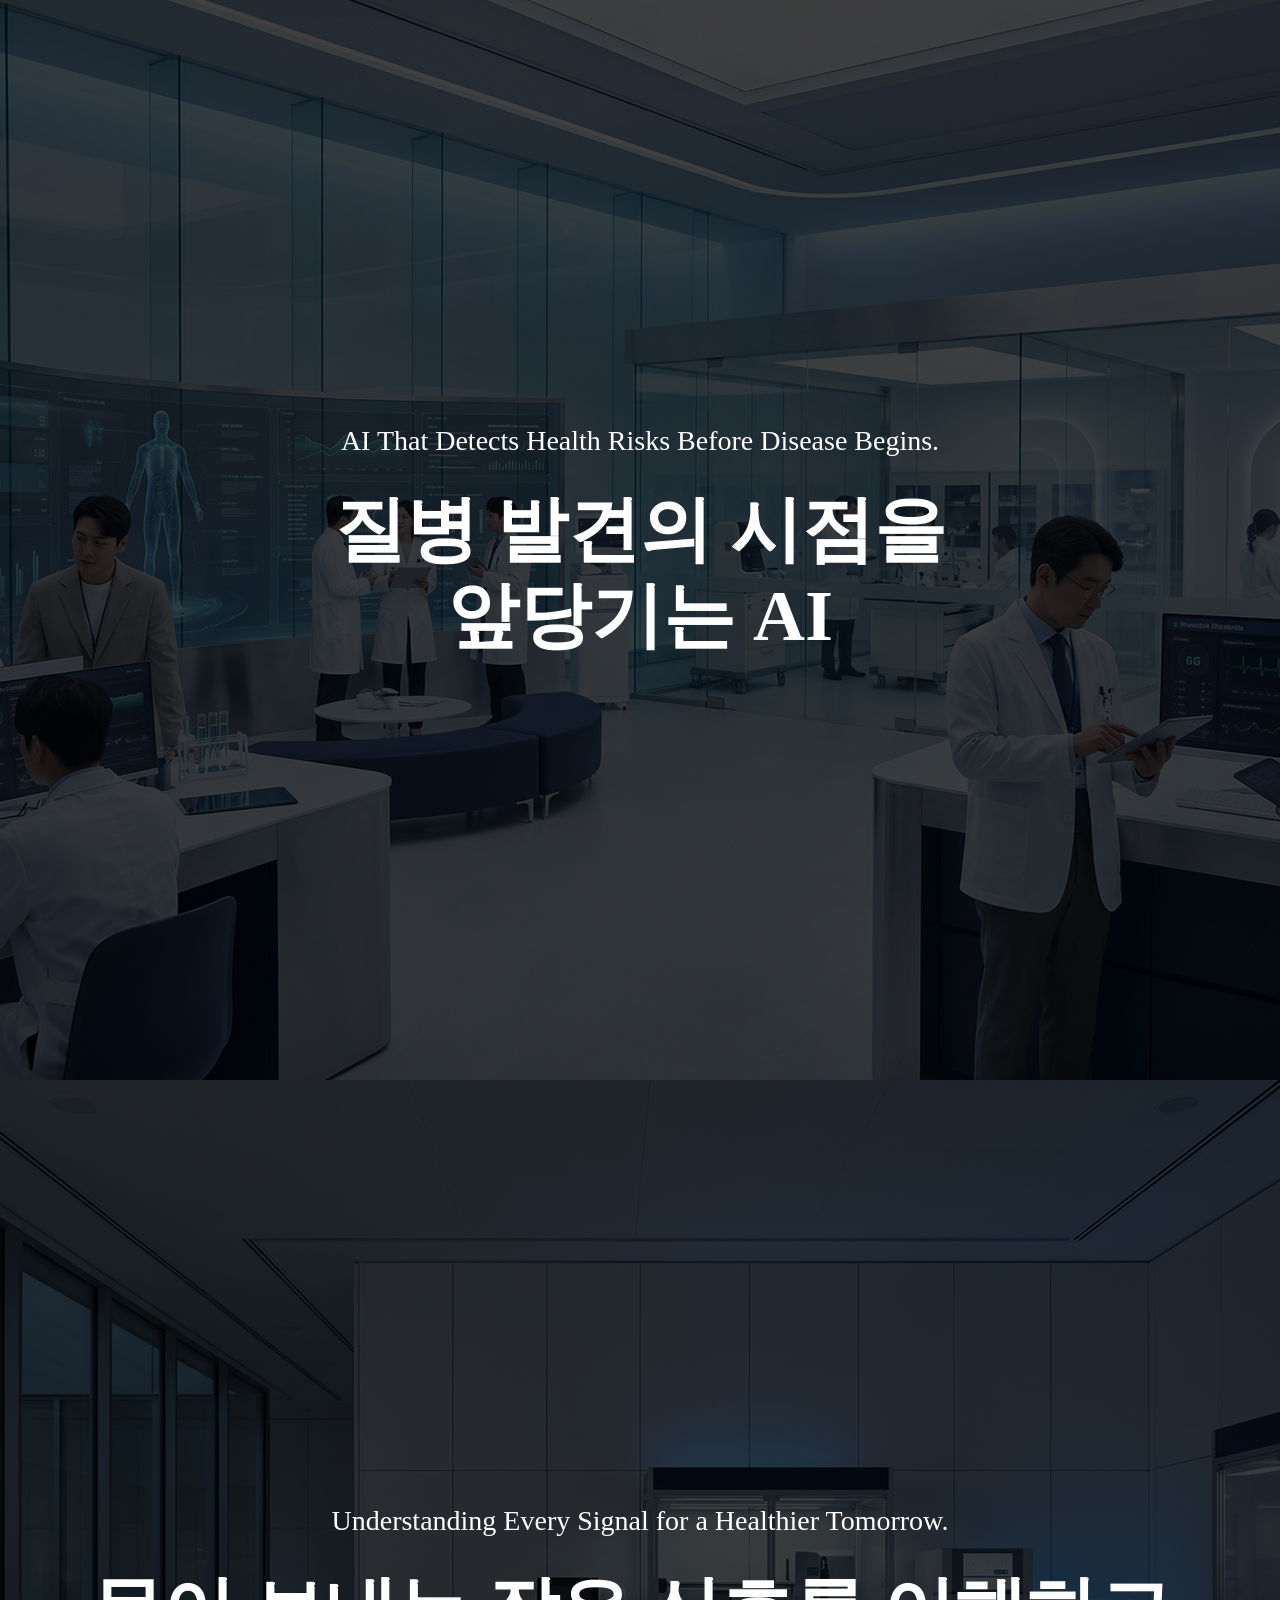
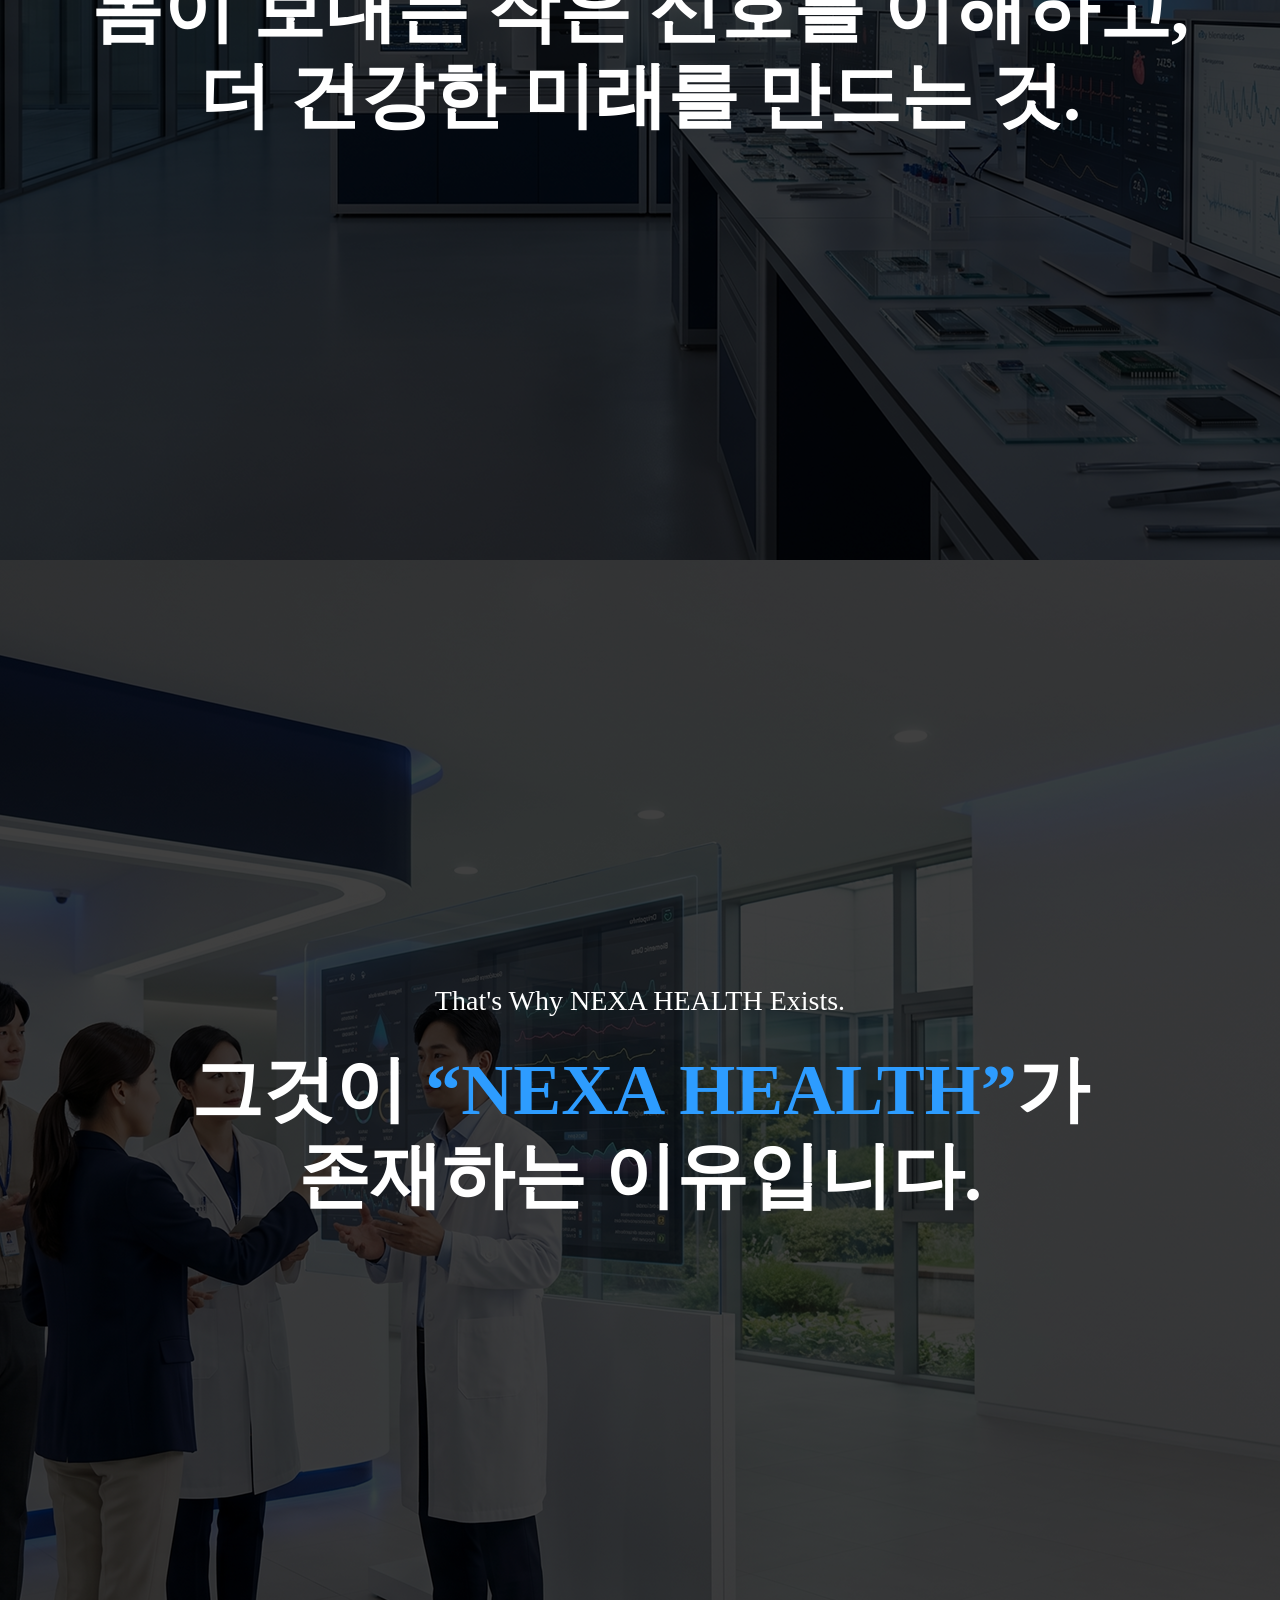
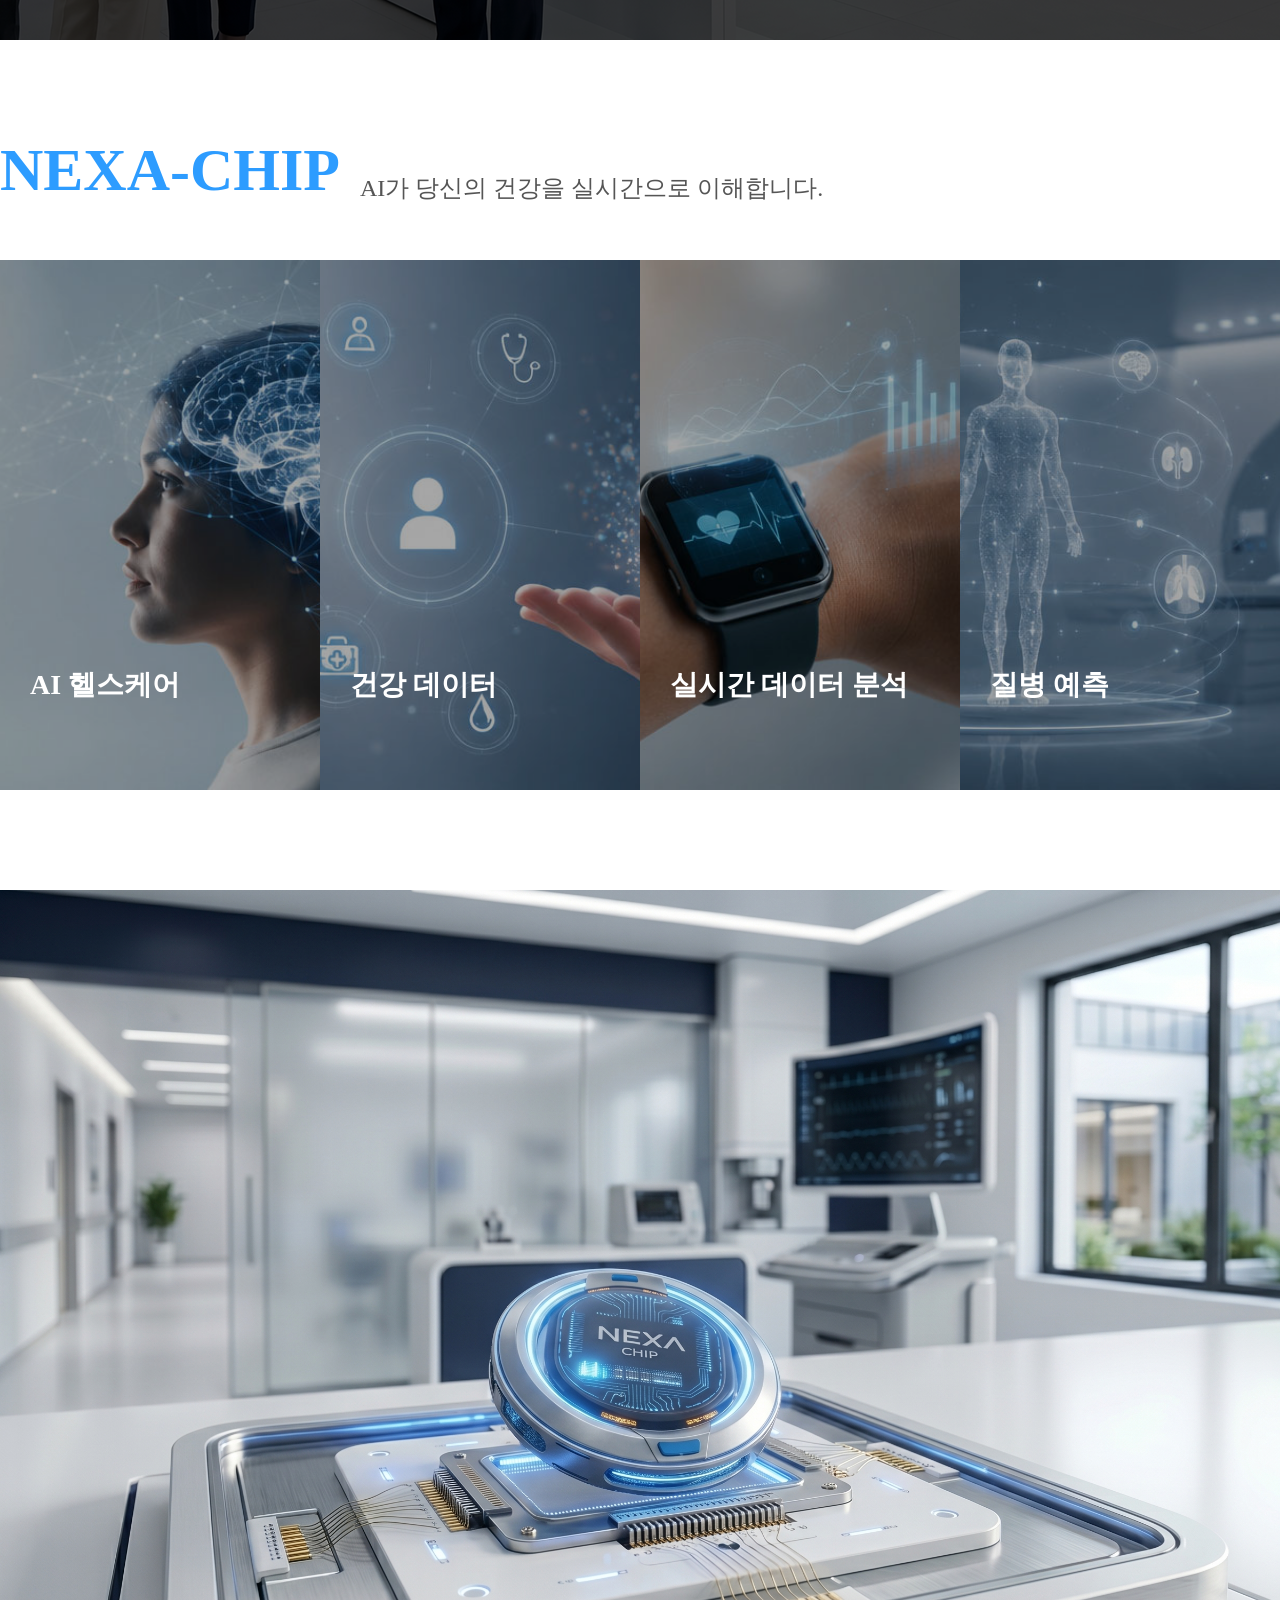
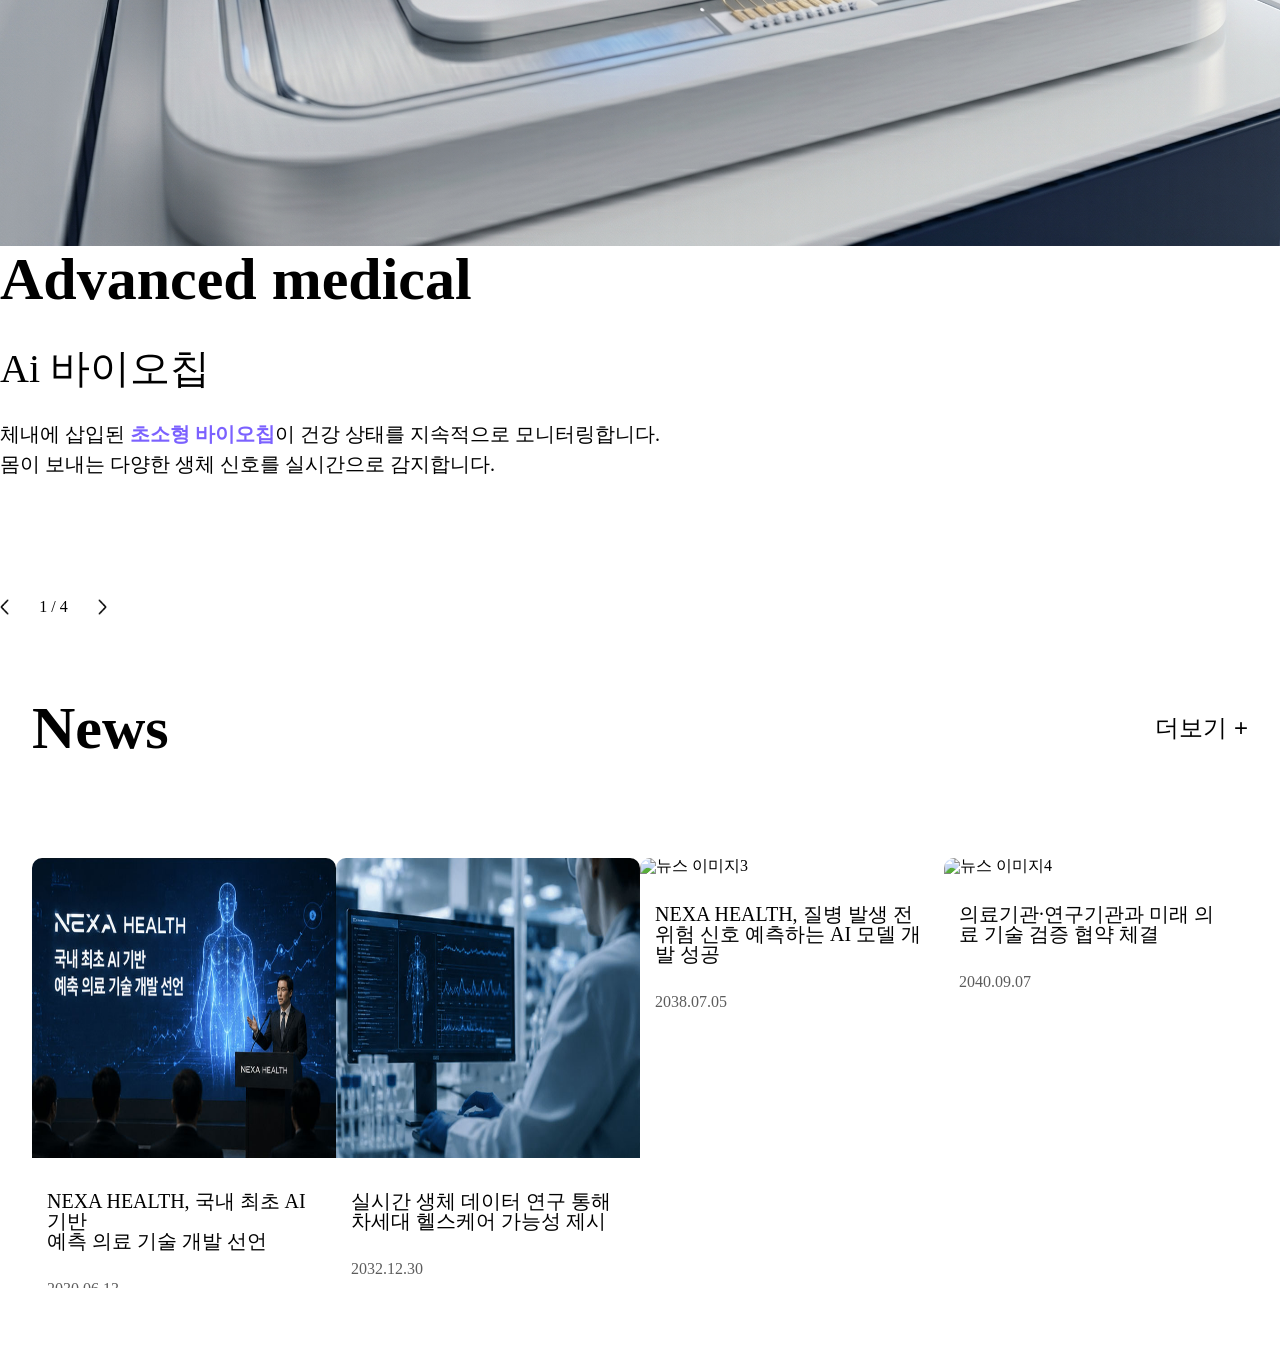
==== Personal_Project_01/index.html @ f0bbed75 "업로드" ====
<!DOCTYPE html>
<html lang="ko">

<head>
    <meta charset="UTF-8">
    <meta name="viewport" content="width=device-width, initial-scale=1.0">
    <title>NEXA-HEALTH</title>
    <link rel="stylesheet" href="./assets/css/reset.css">
    <link rel="stylesheet" href="./assets/css/index.css">
</head>

<body>

    <!-- 헤더 -->
    <header class="header">

    </header>

    <!-- 메인 -->
    <main>

        <!-- hero section -->
        <section class="kv-sec">
            <img src="./assets/images/kv-sec-bg.jpg" alt="배경 이미지">
            <div class="kv-text-wrap">
                <p class="kv-desc">
                    AI That Detects Health Risks Before Disease Begins.
                </p>
                <h2 class="kv-title">
                    질병 발견의 시점을<br>
                    앞당기는 AI
                </h2>
            </div>
        </section>


        <!-- hero section -->
        <section class="kv-2-sec">
            <img src="./assets/images/kv-sec-2-bg.png" alt="배경 이미지">
            <div class="kv-2-text-wrap">
                <p class="kv-2-desc">
                    Understanding Every Signal for a Healthier Tomorrow.
                </p>
                <h2 class="kv-2-title">
                    몸이 보내는 작은 신호를 이해하고,<br>
                    더 건강한 미래를 만드는 것.
                </h2>
            </div>
        </section>

        <!-- hero section -->
        <section class="kv-3-sec">
            <img src="./assets/images/kv-sec-3-bg.png" alt="배경 이미지">
            <div class="kv-3-text-wrap">
                <p class="kv-3-desc">
                    That's Why NEXA HEALTH Exists. </p>
                <h2 class="kv-3-title">
                    그것이 <span>“NEXA HEALTH”</span>가<br>
                    존재하는 이유입니다.
                </h2>
            </div>
        </section>

        <!-- philosoph section -->
        <section class="philosophy-sec">
            <div class="container">
                <div class="philosophy-text-wrap">
                    <h2 class="philosophy-title">
                        NEXA-CHIP
                    </h2>
                    <p class="philosophy-desc">
                        AI가 당신의 건강을 실시간으로 이해합니다.
                    </p>
                </div>

                <div class="philosophy-card-wrap">
                    <div class="philosophy-card">
                        <img src="./assets/images/philosophy-card-1.jpg" alt="카드 이미지">
                        <div class="card-text-wrap">
                            <h3 class="card-title">AI 헬스케어</h3>
                            <span class="line"></span>
                            <p class="card-desc">
                                AI와 바이오 기술을 결합하여<br>
                                예방 중심의 미래 의료 기술을 연구합니다.
                            </p>
                        </div>
                    </div>
                    <div class="philosophy-card">
                        <img src="./assets/images/philosophy-card-2.jpg" alt="카드 이미지">
                        <div class="card-text-wrap">
                            <h3 class="card-title">건강 데이터</h3>
                            <span class="line"></span>
                            <p class="card-desc">
                                생체 데이터를 지속적으로 수집하여<br>
                                건강 상태의 변화를 정확하게 기록합니다.
                            </p>
                        </div>
                    </div>
                    <div class="philosophy-card">
                        <img src="./assets/images/philosophy-card-3.jpg" alt="카드 이미지">
                        <div class="card-text-wrap">
                            <h3 class="card-title">실시간 데이터 분석</h3>
                            <span class="line"></span>
                            <p class="card-desc">
                                AI가 수집된 데이터를 실시간으로 분석하여<br>
                                건강 변화와 이상 신호를 빠르게 확인합니다.
                            </p>
                        </div>
                    </div>
                    <div class="philosophy-card">
                        <img src="./assets/images/philosophy-card-4.jpg" alt="카드 이미지">
                        <div class="card-text-wrap">
                            <h3 class="card-title">질병 예측</h3>
                            <span class="line"></span>
                            <p class="card-desc">
                                데이터 패턴을 기반으로 건강 위험을 예측하고<br>
                                질병 발생 이전의 대응을 지원합니다.
                            </p>
                        </div>
                    </div>
                </div>
            </div>
        </section>

        <!-- img section -->
        <section class="img-sec">
            <img src="./assets/images/img-sec-bg.jpeg" alt="배경 이미지">
        </section>

        <!-- mission section -->
        <section class="mission-sec">
            <div class="container">
                <h2 class="mission-title">Advanced medical </h2>
                <h3 class="mission-sub-title">Ai 바이오칩</h3>
                <p class="mission-desc">
                    체내에 삽입된 <span>초소형 바이오칩</span>이 건강 상태를 지속적으로 모니터링합니다.<br>
                    몸이 보내는 다양한 생체 신호를 실시간으로 감지합니다.
                </p>

                <div class="misson-page">
                    <button class="mission-prev-btn">
                        <img src="./assets/images/icon_arrow_prev.png" alt="이전 화살표">
                    </button>
                    <div class="page-number">
                        <span class="page-current">1</span>
                        <span class="page-divider">/</span>
                        <span class="page-total">4</span>
                    </div>
                    <button class="mission-next-btn">
                        <img src="./assets/images/icon_arrow_next.png" alt="다음 화살표">
                    </button>
                </div>
            </div>
        </section>

        <!-- news section -->
        <section class="news-sec">
            <div class="container news-container">
                <div class="news-title">
                    <h2>News</h2>
                    <button>더보기 +</button>
                </div>
                <div class="news-card-wrap">
                    <div class="news-card">
                        <img src="./assets/images/news-img-1.jpg" alt="뉴스 이미지1">
                        <div class="news-card-text">
                            <h3>NEXA HEALTH, 국내 최초 AI 기반<br>
                                예측 의료 기술 개발 선언
                            </h3>
                            <p>2030.06.13</p>
                        </div>
                    </div>
                    <div class="news-card">
                        <img src="./assets/images/news-img-2.jpg" alt="뉴스 이미지2">
                        <div class="news-card-text">
                            <h3>
                                실시간 생체 데이터 연구 통해 차세대 헬스케어 가능성 제시
                            </h3>
                            <p>2032.12.30</p>
                        </div>
                    </div>
                    <div class="news-card">
                        <img src="./assets/images/news-img-3.jpg" alt="뉴스 이미지3">
                        <div class="news-card-text">
                            <h3>
                                NEXA HEALTH, 질병 발생 전 위험 신호 예측하는 AI 모델 개발 성공
                            </h3>
                            <p>2038.07.05</p>
                        </div>
                    </div>
                    <div class="news-card">
                        <img src="./assets/images/news-img-4.jpg" alt="뉴스 이미지4">
                        <div class="news-card-text">
                            <h3>
                                의료기관·연구기관과 미래 의료 기술 검증 협약 체결
                            </h3>
                            <p>2040.09.07</p>
                        </div>
                    </div>
                </div>
            </div>
        </section>

        <!-- vision section -->
        <section class="vision-sec">

        </section>



    </main>






    <script src="./assets/js/jquery-4.0.0.min.js"></script>
    <script src="./assets/js/script.js"></script>
</body>

</html>
---- Personal_Project_01/assets/css/index.css ----
/* =========================
    hero section 01
========================= */

.kv-sec {
    width: 100%;
    height: 1080px;
    text-align: center;
    align-items: center;
    margin: 0 auto;
    position: relative;
}

.kv-sec img {
    width: 100%;
    height: 100%;
    object-fit: cover;
}

.kv-text-wrap {
    position: absolute;
    top: 50%;
    left: 50%;
    transform: translate(-50%, -50%);
    display: flex;
    flex-direction: column;
    align-items: center;
    justify-content: center;
    width: 100%;
    text-align: center;
}

.kv-desc {
    margin-bottom: 25px;
    color: #fff;
    font-size: 28px;
    font-weight: 300;
    line-height: 1.5;
}

.kv-title {
    color: #fff;
    font-size: 72px;
    font-weight: bold;
    line-height: 1.2;
}

/* =========================
   hero section 02
========================= */
.kv-2-sec {
    position: relative;
    width: 100%;
    height: 1080px;
    overflow: hidden;
}

.kv-2-sec img {
    position: absolute;
    inset: 0;
    width: 100%;
    height: 100%;
    object-fit: cover;
}

.kv-2-text-wrap {
    position: absolute;
    top: 50%;
    left: 50%;
    transform: translate(-50%, -50%);
    display: flex;
    flex-direction: column;
    align-items: center;
    justify-content: center;
    width: 100%;
    text-align: center;
}

.kv-2-desc {
    margin-bottom: 25px;
    color: #fff;
    font-size: 28px;
    font-weight: 300;
    line-height: 1.5;
}

.kv-2-title {
    color: #fff;
    font-size: 72px;
    font-weight: bold;
    line-height: 1.2;
}


/* =========================
   hero section 03
========================= */

.kv-3-sec {
    position: relative;
    width: 100%;
    height: 1080px;
    overflow: hidden;
}

.kv-3-sec img {
    position: absolute;
    inset: 0;
    width: 100%;
    height: 100%;
    object-fit: cover;
}

.kv-3-text-wrap {
    position: absolute;
    top: 50%;
    left: 50%;
    transform: translate(-50%, -50%);
    display: flex;
    flex-direction: column;
    align-items: center;
    justify-content: center;
    width: 100%;
    text-align: center;
}

.kv-3-desc {
    margin-bottom: 25px;
    color: #fff;
    font-size: 28px;
    font-weight: 300;
    line-height: 1.5;
}

.kv-3-title {
    color: #fff;
    font-size: 72px;
    font-weight: bold;
    line-height: 1.2;
}

.kv-3-title>span {
    color: #2D9CFF;
}


/* =========================
   hilosoph section
========================= */

.philosophy-sec {
    width: 100%;
    padding: 100px 0;
}

.philosophy-text-wrap {
    display: flex;
    align-items: flex-end;
    gap: 20px;
    margin-bottom: 60px;
}

.philosophy-title {
    font-size: 60px;
    font-weight: 700;
    color: #2D9CFF;
}

.philosophy-desc {
    font-size: 24px;
    font-weight: 500;
    color: #555;
}

.philosophy-card-wrap {
    display: flex;
    width: 100%;
    height: 530px;
    align-items: stretch;
}

.philosophy-card {
    position: relative;
    flex: 1;
    height: 100%;
    overflow: hidden;
    cursor: pointer;
    transition: flex 0.5s ease;
}

.philosophy-card img {
    display: block;
    width: 100%;
    height: 100%;
    object-fit: cover;
    transition: transform 0.5s ease;
}

.philosophy-card::after {
    content: "";
    position: absolute;
    inset: 0;
    background: rgba(0, 0, 0, 0.35);
    transition: background 0.5s ease;
}

.card-text-wrap {
    position: absolute;
    left: 30px;
    right: 30px;
    bottom: 40px;

    display: flex;
    flex-direction: column;
    justify-content: flex-end;

    z-index: 2;
}

.card-title {
    font-size: 28px;
    font-weight: 700;
    line-height: 1.2;
    color: #fff;

    margin: 0;
    transform: none;
    transition: .5s;
}

.line {
    width: 100%;
    height: 1px;
    margin: 24px 0;
    background: rgba(255, 255, 255, .6);

    opacity: 0;
    max-height: 0;
    overflow: hidden;
    transition: .4s;
}

.card-desc {
    font-size: 24px;
    font-weight: 400;
    line-height: 1.5;
    color: #fff;

    opacity: 0;
    max-height: 0;
    overflow: hidden;
    transition: .4s;
}

.philosophy-card-wrap:hover .philosophy-card {
    flex: 1;
}

.philosophy-card-wrap:hover .philosophy-card:hover {
    flex: 3;
}

.philosophy-card:hover::after {
    background: rgba(0, 0, 0, 0.55);
}

.philosophy-card:hover img {
    transform: scale(1.05);
}

.philosophy-card:hover .card-title {
    transform: translateY(0);
    font-size: 48px;
}

.philosophy-card:hover .line,
.philosophy-card:hover .card-desc {
    opacity: 1;
    transform: translateY(0);
}

.philosophy-card:hover .line {
    opacity: 1;
    max-height: 20px;
    margin: 24px 0;
}

.philosophy-card:hover .card-desc {
    opacity: 1;
    max-height: 200px;
}


/* =========================
    img section
========================= */

.img-sec img {
    width: 100%;
    height: 100%;
}


/* =========================
    mission section
========================= */

.mission-title {
    font-size: 60px;
    font-weight: bold;
    margin-bottom: 40px;
}

.mission-sub-title {
    font-size: 40px;
    font-weight: 500;
    margin-bottom: 30px;
}

.mission-desc {
    font-size: 20px;
    font-weight: 500;
    line-height: 1.5;
    margin-bottom: 120px;
}

.mission-desc>span {
    color: #7B61FF;
    font-weight: bold;
    margin-bottom: 120px;
}

.misson-page {
    display: flex;
    gap: 30px;
}

.mission-prev-btn img {
    height: 16px;
}

.misson-page>span {
    font-size: 18px;
    font-weight: 400;
}

.mission-next-btn img {
    height: 16px;
}


/* =========================
    news section
========================= */

.news-container {
    padding: 80px 32px;
}

.news-title {
    display: flex;
    justify-content: space-between;
    margin-bottom: 100px;
}

.news-title>h2 {
    font-size: 60px;
    font-weight: 700;
}

.news-title>button {
    font-size: 24px;
    font-weight: 400;
    cursor: pointer;
}

.news-card-wrap {
    width: 100%;
    display: flex;
    justify-content: space-between;
}

.news-card {
    width: 430px;
    height: 430px;
    border-radius: 10px;
    overflow: hidden;
}

.news-card>img {
    width: 100%;
    height: 300px;
}

.news-card-text {
    padding: 30px 15px;
}

.news-card-text>h3 {
    font-size: 20px;
    font-weight: 500;
    margin-bottom: 30px;
}

.news-card-text>p {
    font-size: 16px;
    font-weight: 300;
    color: #5C5C5C;
}
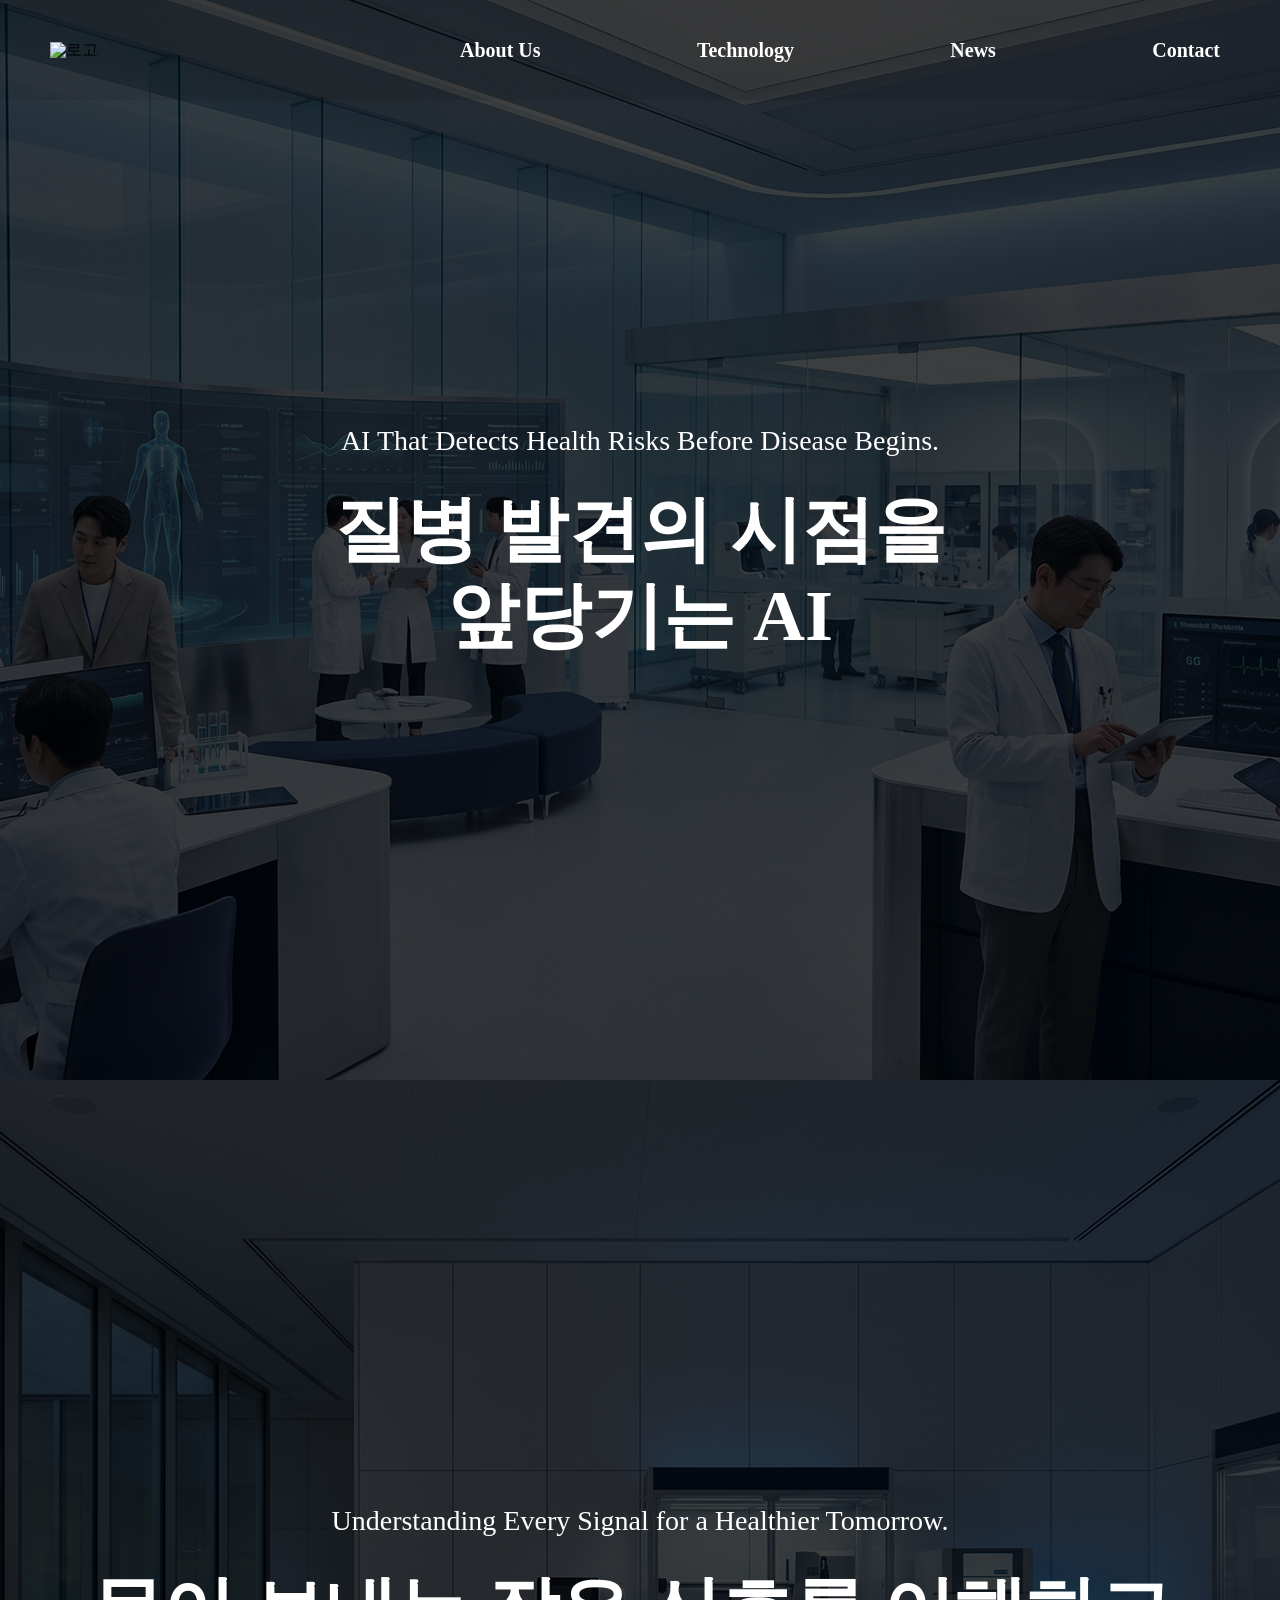
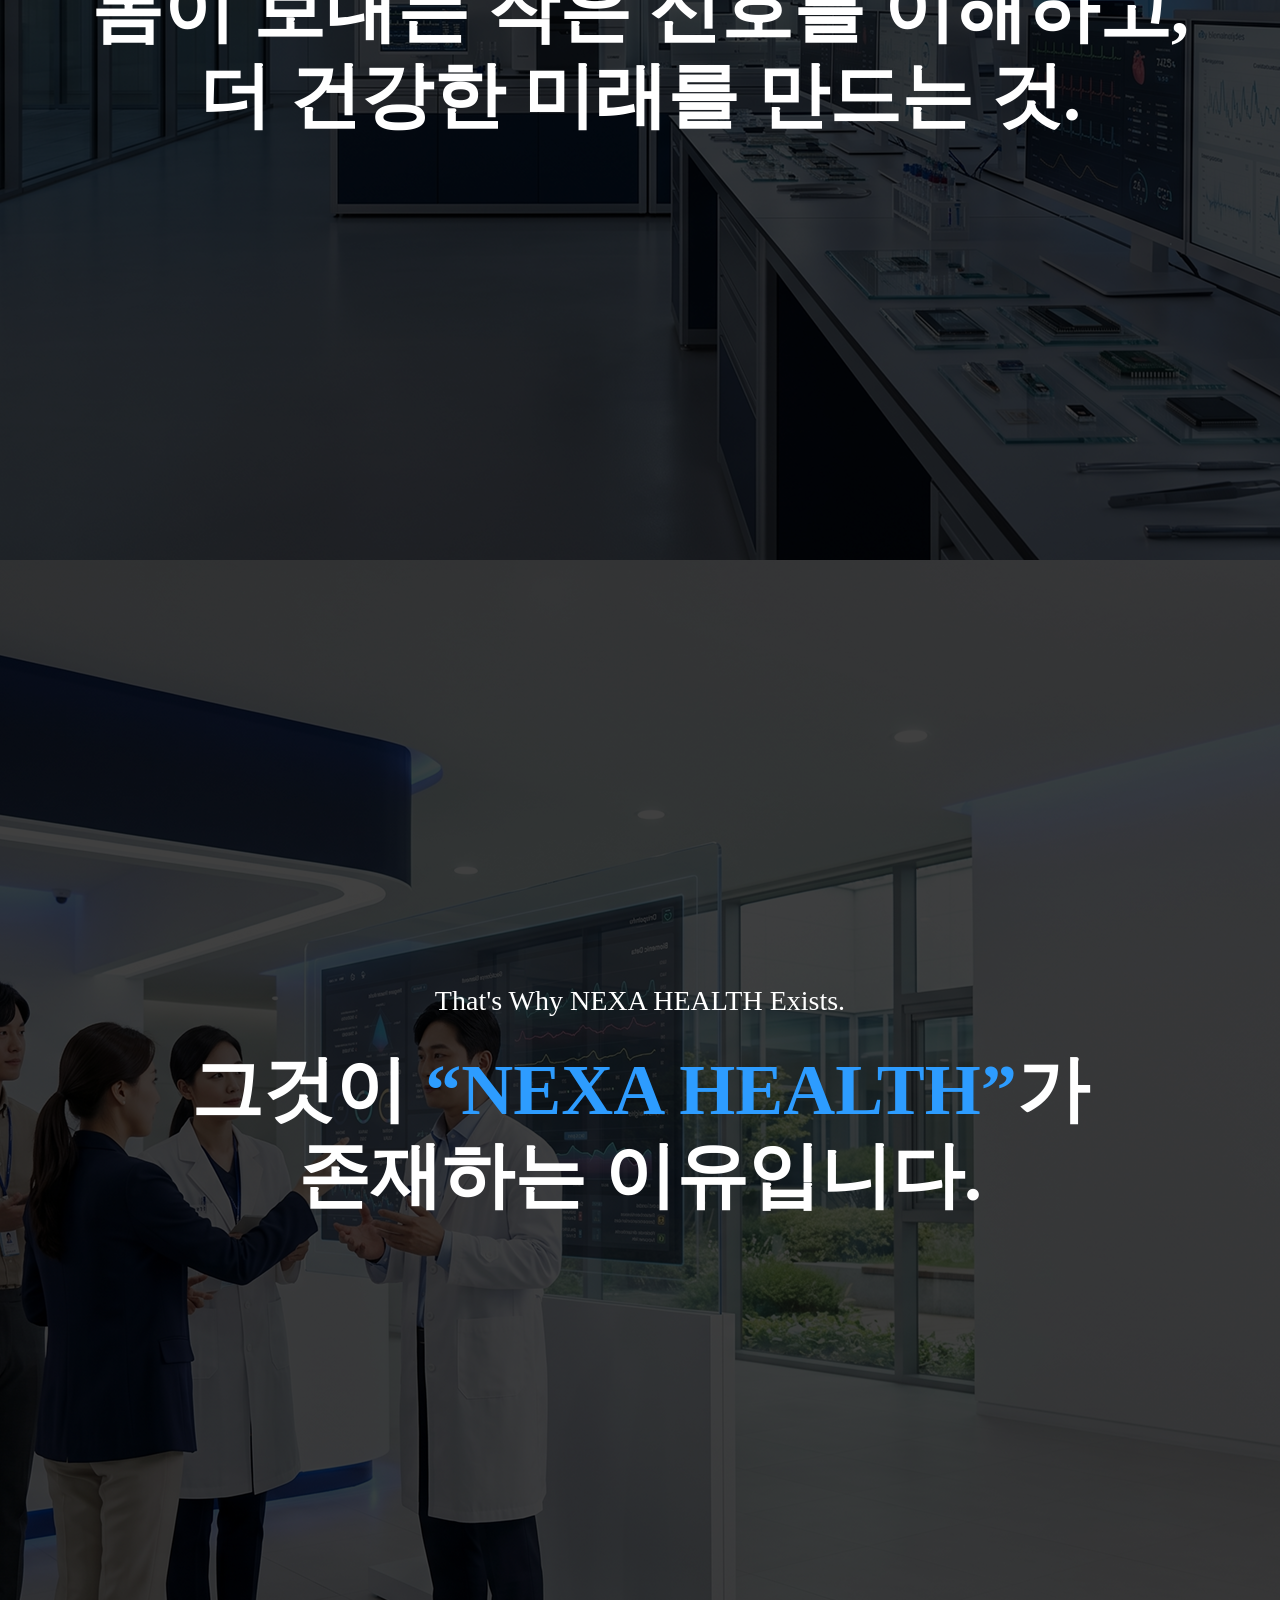
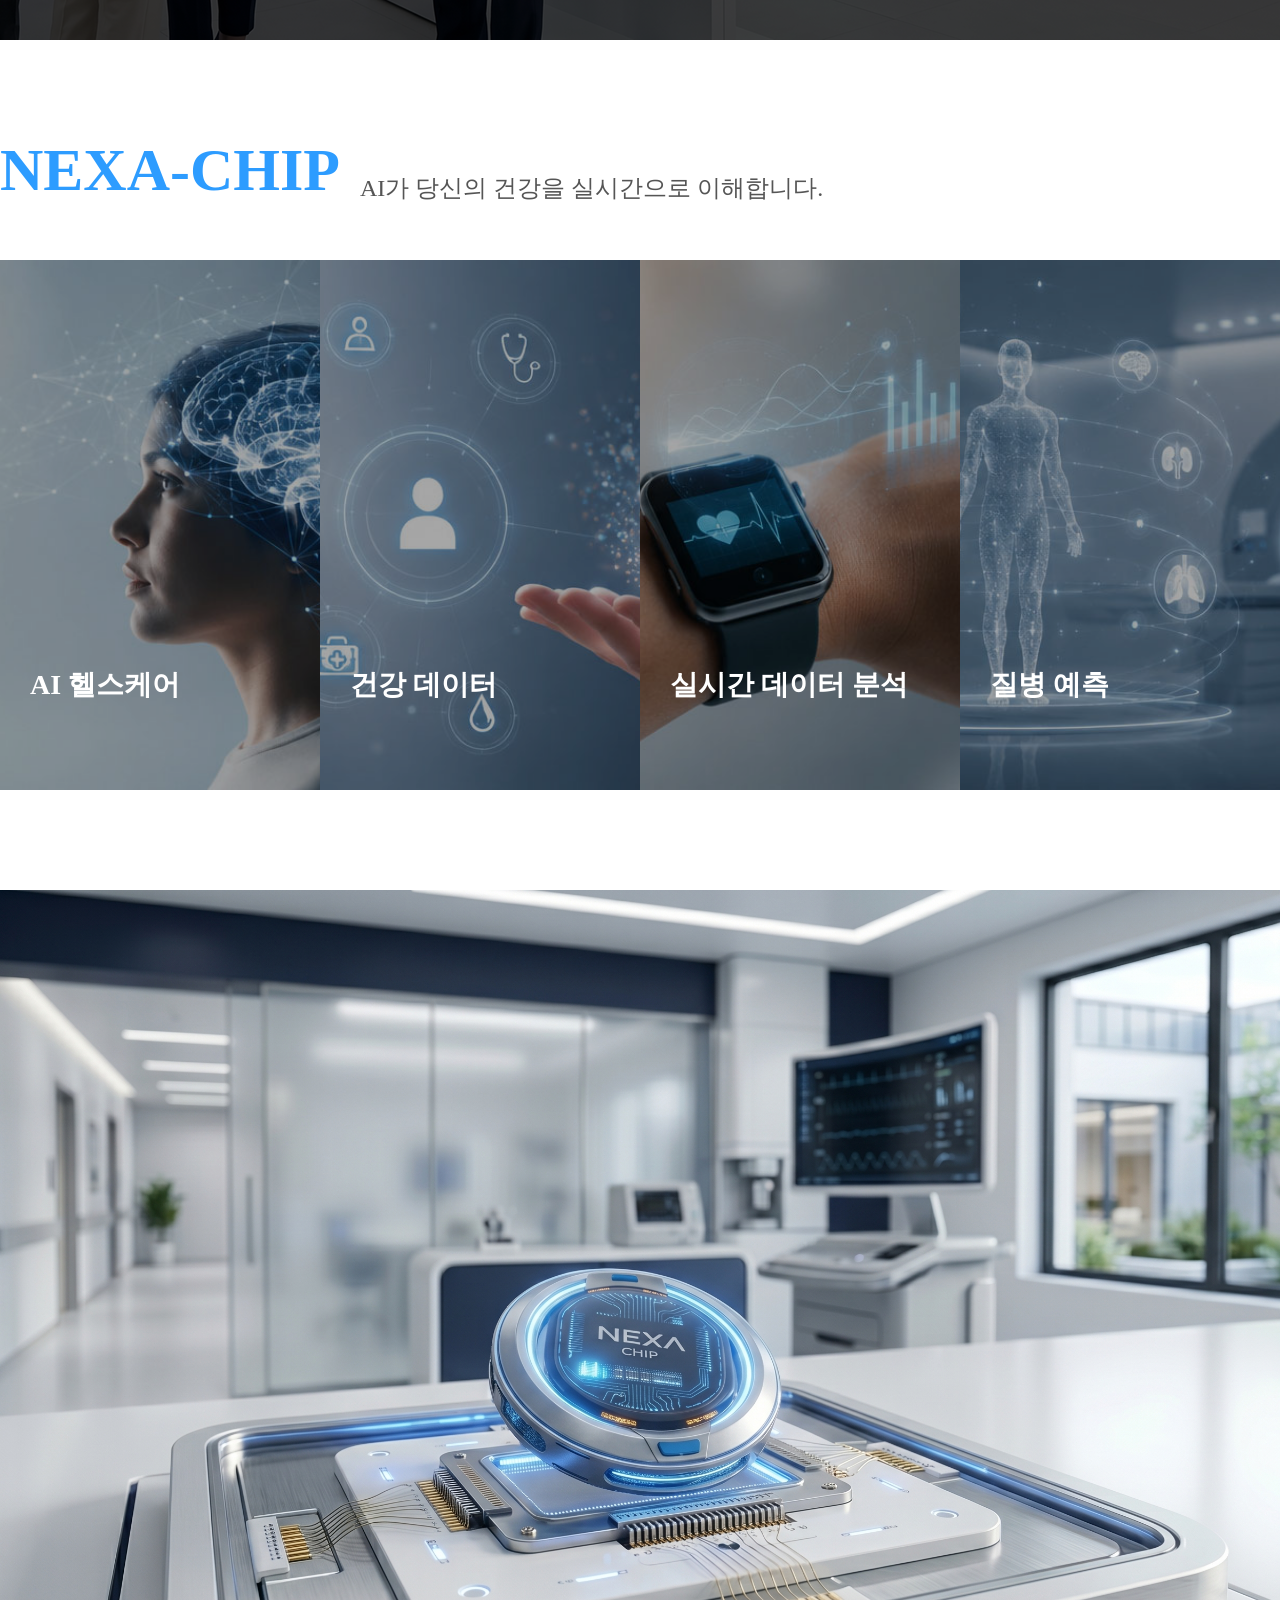
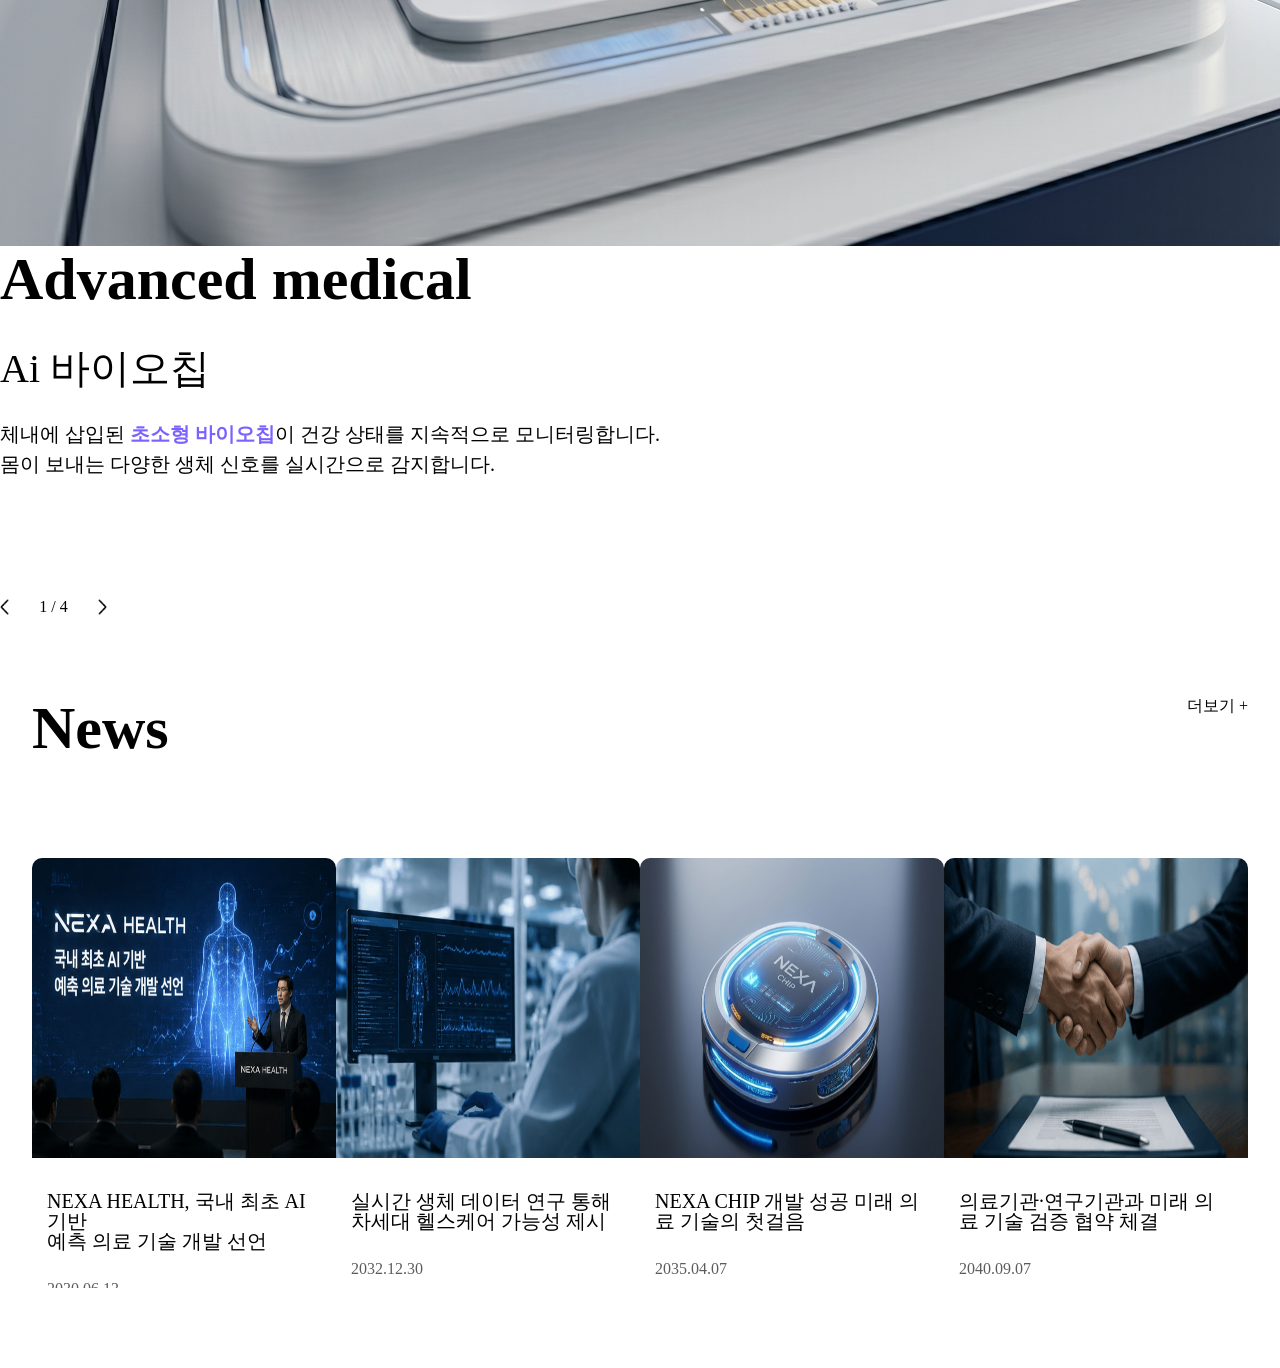
==== commit 27a0cdfe: "헤더 a태그 링크 수정" ====
--- a/Personal_Project_01/index.html
+++ b/Personal_Project_01/index.html
@@ -13,7 +13,19 @@
 
     <!-- 헤더 -->
     <header class="header">
-
+        <h1 class="logo">
+            <a href="../index.html">
+                <img src="../assets/images/h-logo.png" alt="로고">
+            </a>
+        </h1>
+        <nav>
+            <ul class="menu-list">
+                <li><a href="#">About Us</a></li>
+                <li><a href="./sub-page/technology.html">Technology</a></li>
+                <li><a href="./sub-page/news.html">News</a></li>
+                <li><a href="./sub-page/contact.html">Contact</a></li>
+            </ul>
+        </nav>
     </header>
 
     <!-- 메인 -->
@@ -158,7 +170,7 @@
             <div class="container news-container">
                 <div class="news-title">
                     <h2>News</h2>
-                    <button>더보기 +</button>
+                    <p><a href="./sub-page/news.html">더보기 +</a></p>
                 </div>
                 <div class="news-card-wrap">
                     <div class="news-card">
@@ -180,16 +192,16 @@
                         </div>
                     </div>
                     <div class="news-card">
-                        <img src="./assets/images/news-img-3.jpg" alt="뉴스 이미지3">
+                        <img src="./assets/images/news-img-3.png" alt="뉴스 이미지3">
                         <div class="news-card-text">
                             <h3>
-                                NEXA HEALTH, 질병 발생 전 위험 신호 예측하는 AI 모델 개발 성공
-                            </h3>
-                            <p>2038.07.05</p>
-                        </div>
-                    </div>
-                    <div class="news-card">
-                        <img src="./assets/images/news-img-4.jpg" alt="뉴스 이미지4">
+                                NEXA CHIP 개발 성공 미래 의료 기술의 첫걸음<br>
+                            </h3>
+                            <p>2035.04.07</p>
+                        </div>
+                    </div>
+                    <div class="news-card">
+                        <img src="./assets/images/news-img-6.jpg" alt="뉴스 이미지4">
                         <div class="news-card-text">
                             <h3>
                                 의료기관·연구기관과 미래 의료 기술 검증 협약 체결
--- a/Personal_Project_01/assets/css/index.css
+++ b/Personal_Project_01/assets/css/index.css
@@ -1,3 +1,48 @@
+/* 헤더 */
+.header {
+    width: 100%;
+    max-width: 1920px;
+    height: 100px;
+    padding: 0 50px;
+    display: flex;
+    justify-content: space-between;
+    background-color: #11111120;
+    align-items: center;
+    position: fixed;
+    top: 0;
+    z-index: 1000;
+}
+
+.logo img {
+    width: 280px;
+    height: 50px;
+}
+
+.menu-list {
+    width: 780px;
+    display: flex;
+    padding: 20px 10px;
+    justify-content: space-between;
+}
+
+.menu-list>li {
+    font-size: 20px;
+    font-weight: 700;
+    color: #fff;
+}
+
+.menu-list>li>a {
+    text-decoration: none;
+    color: inherit;
+}
+
+.menu-list>li:hover {
+    color: #2D9CFF;
+}
+
+/* ======================================== */
+
+
 /* =========================
     hero section 01
 ========================= */
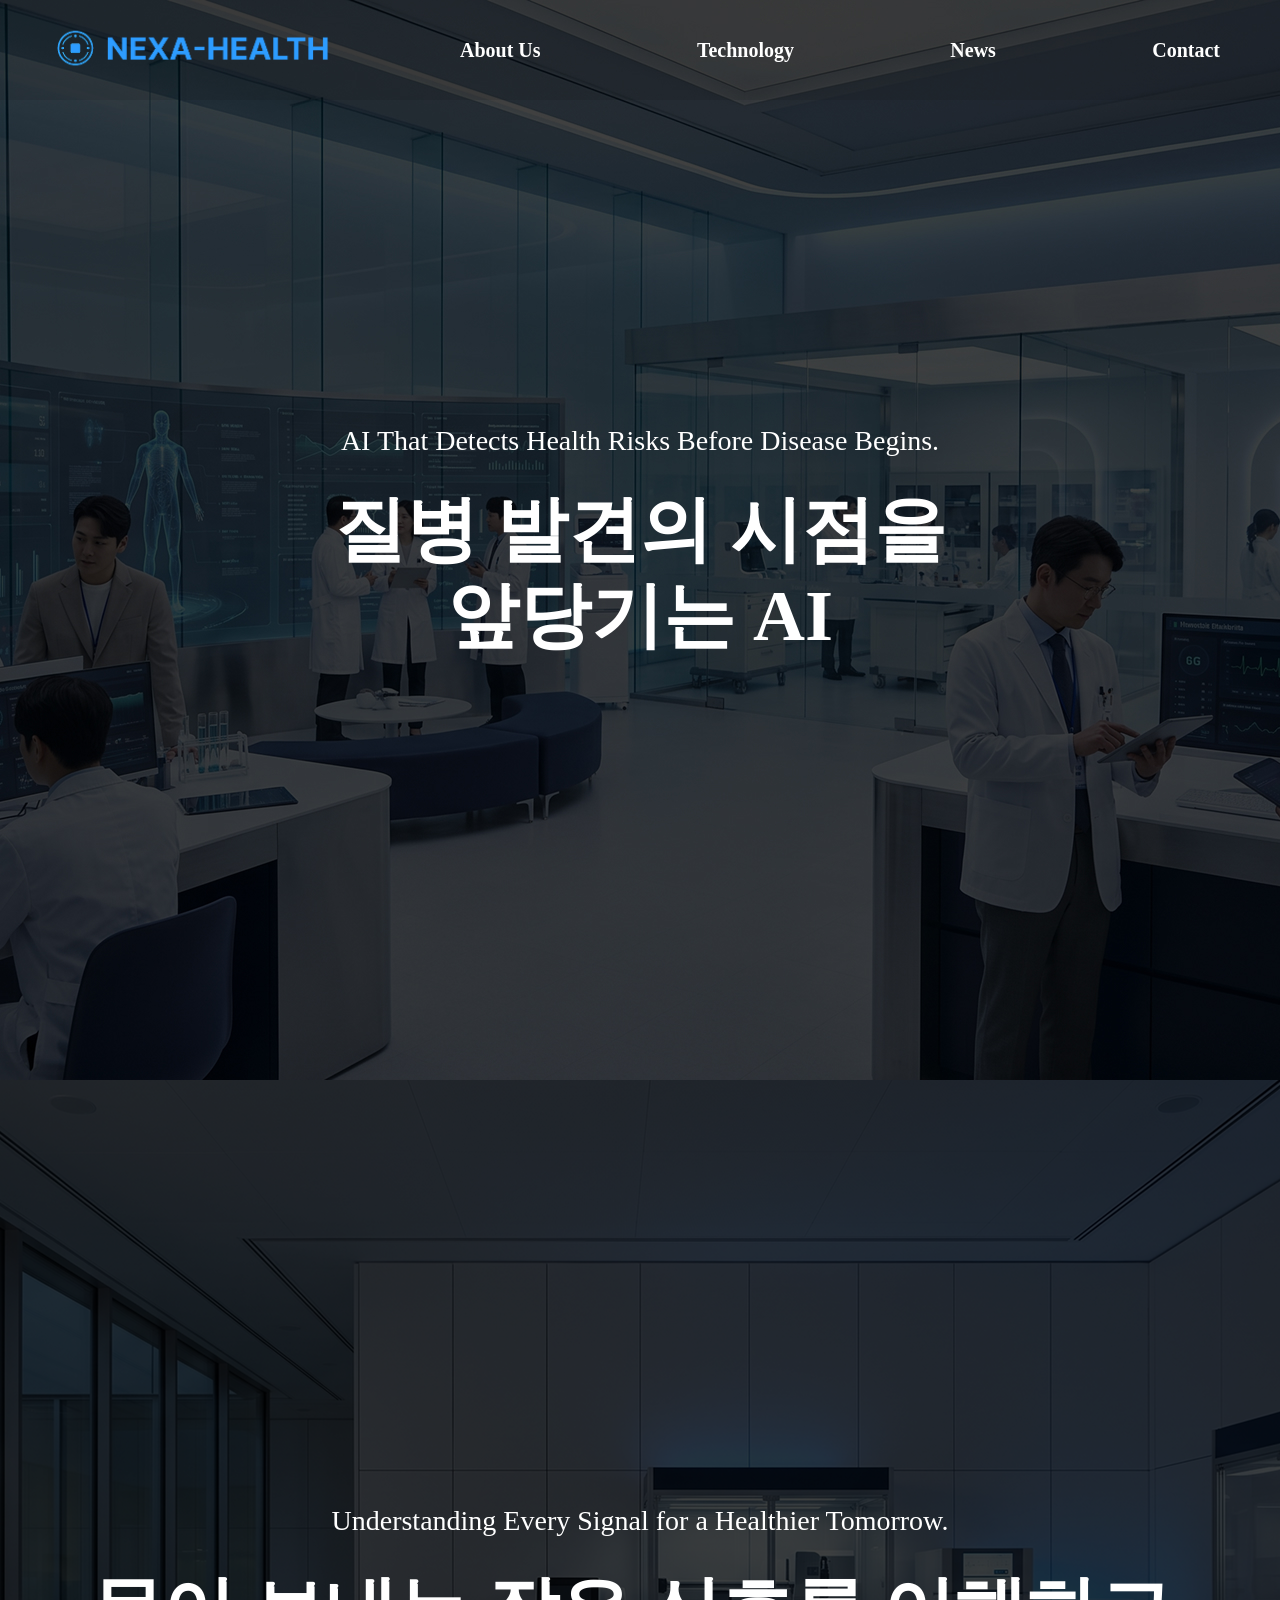
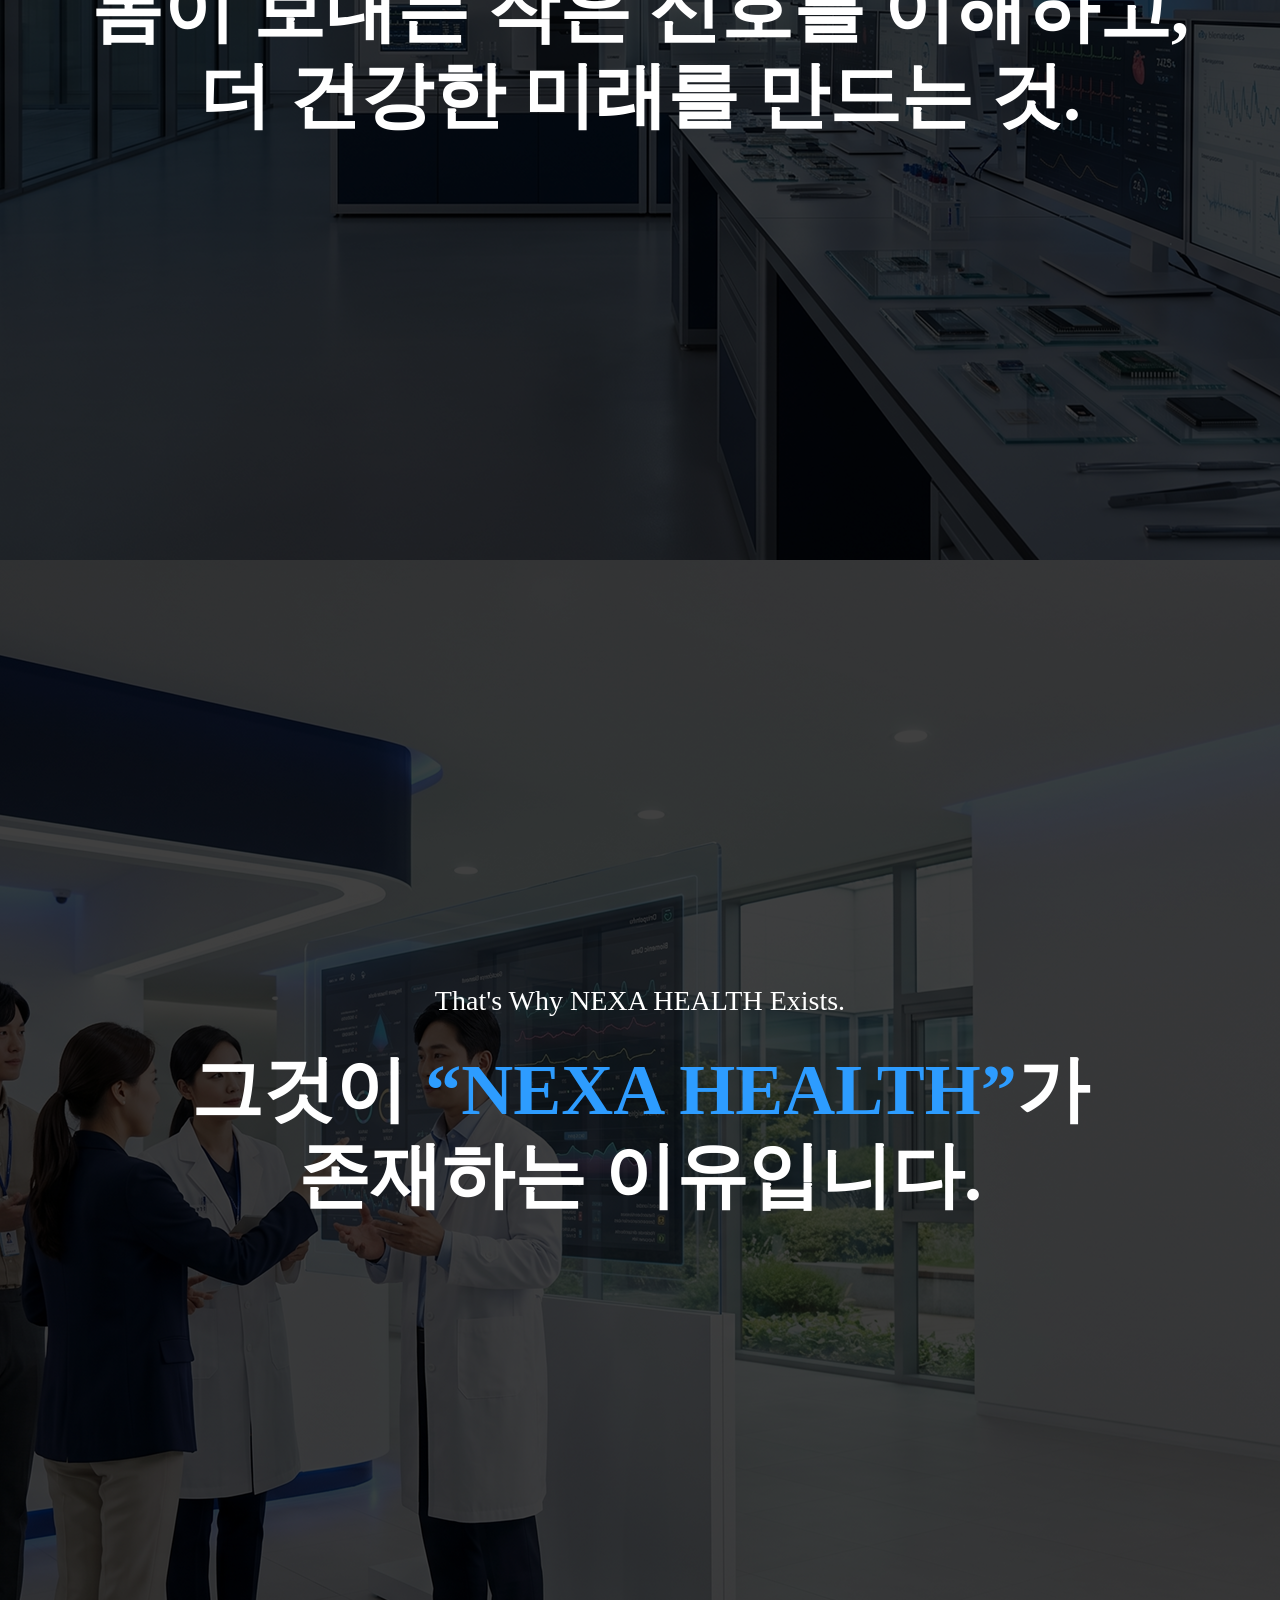
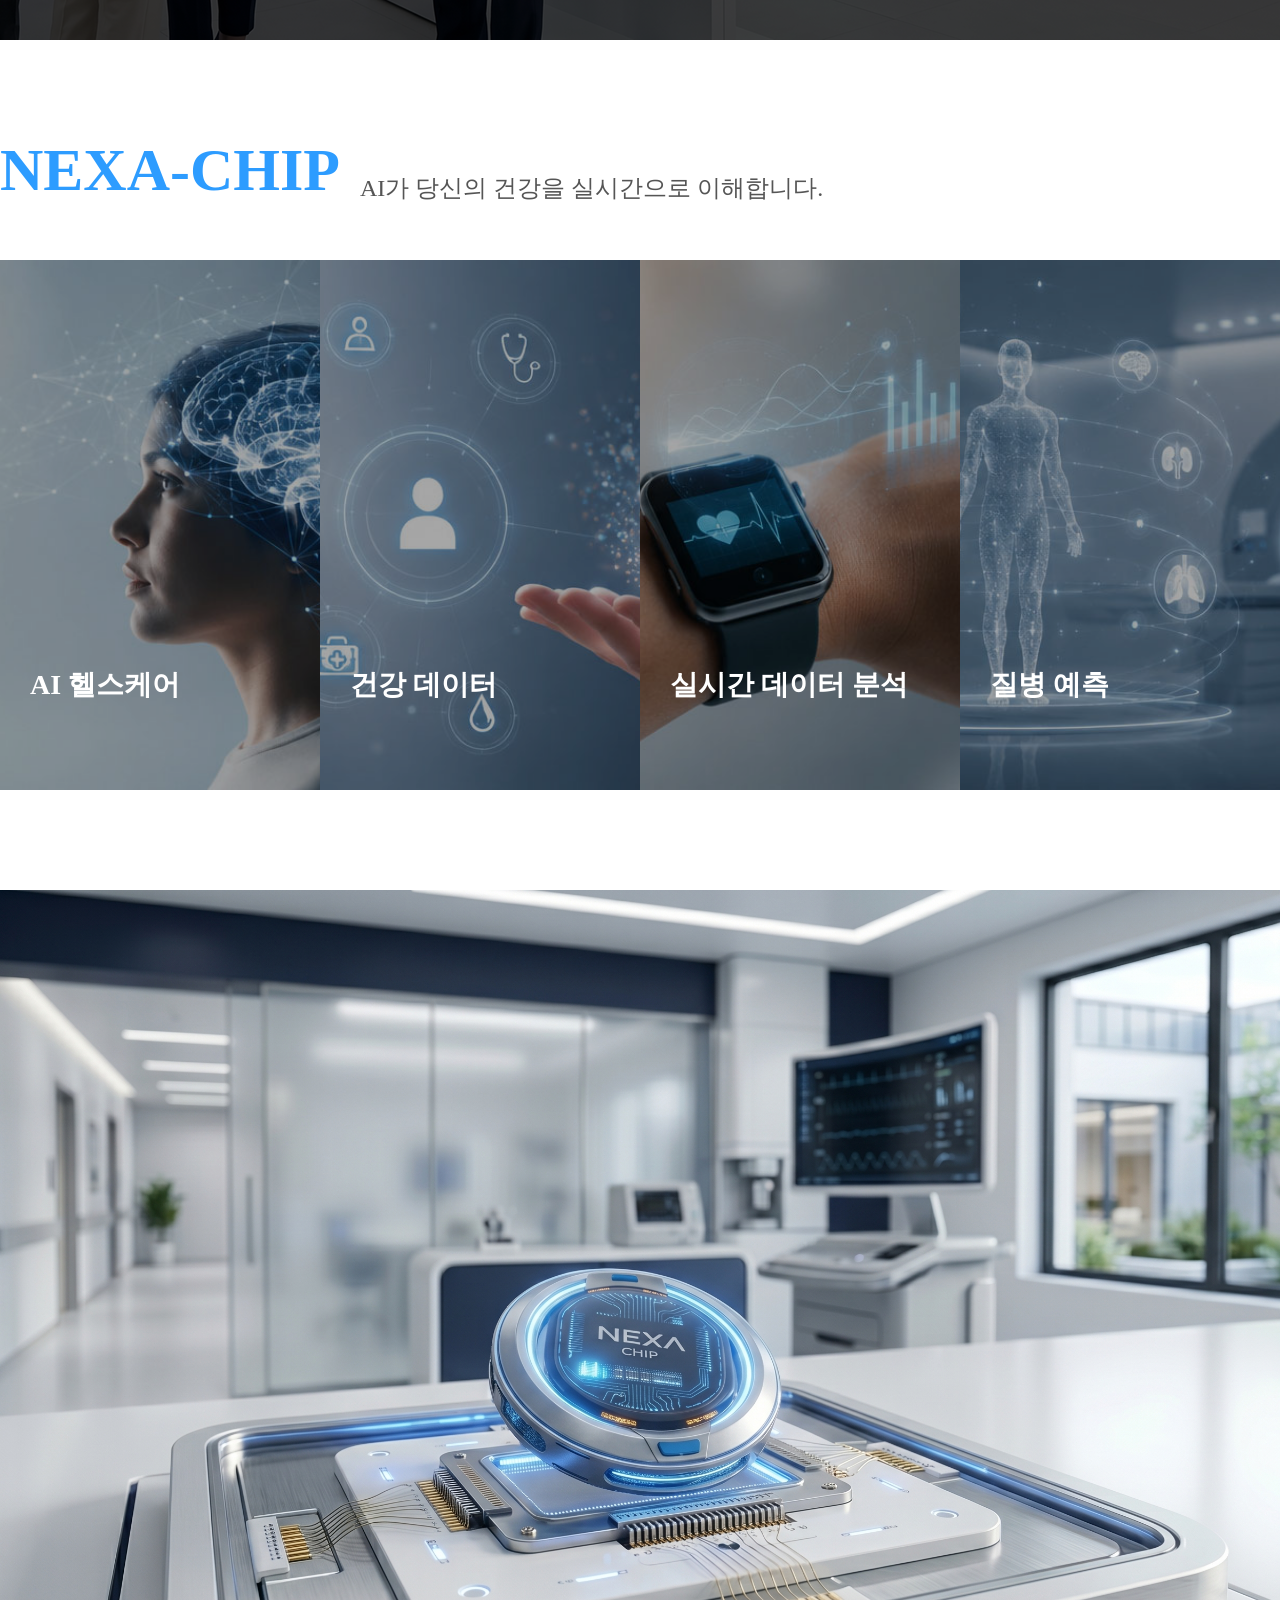
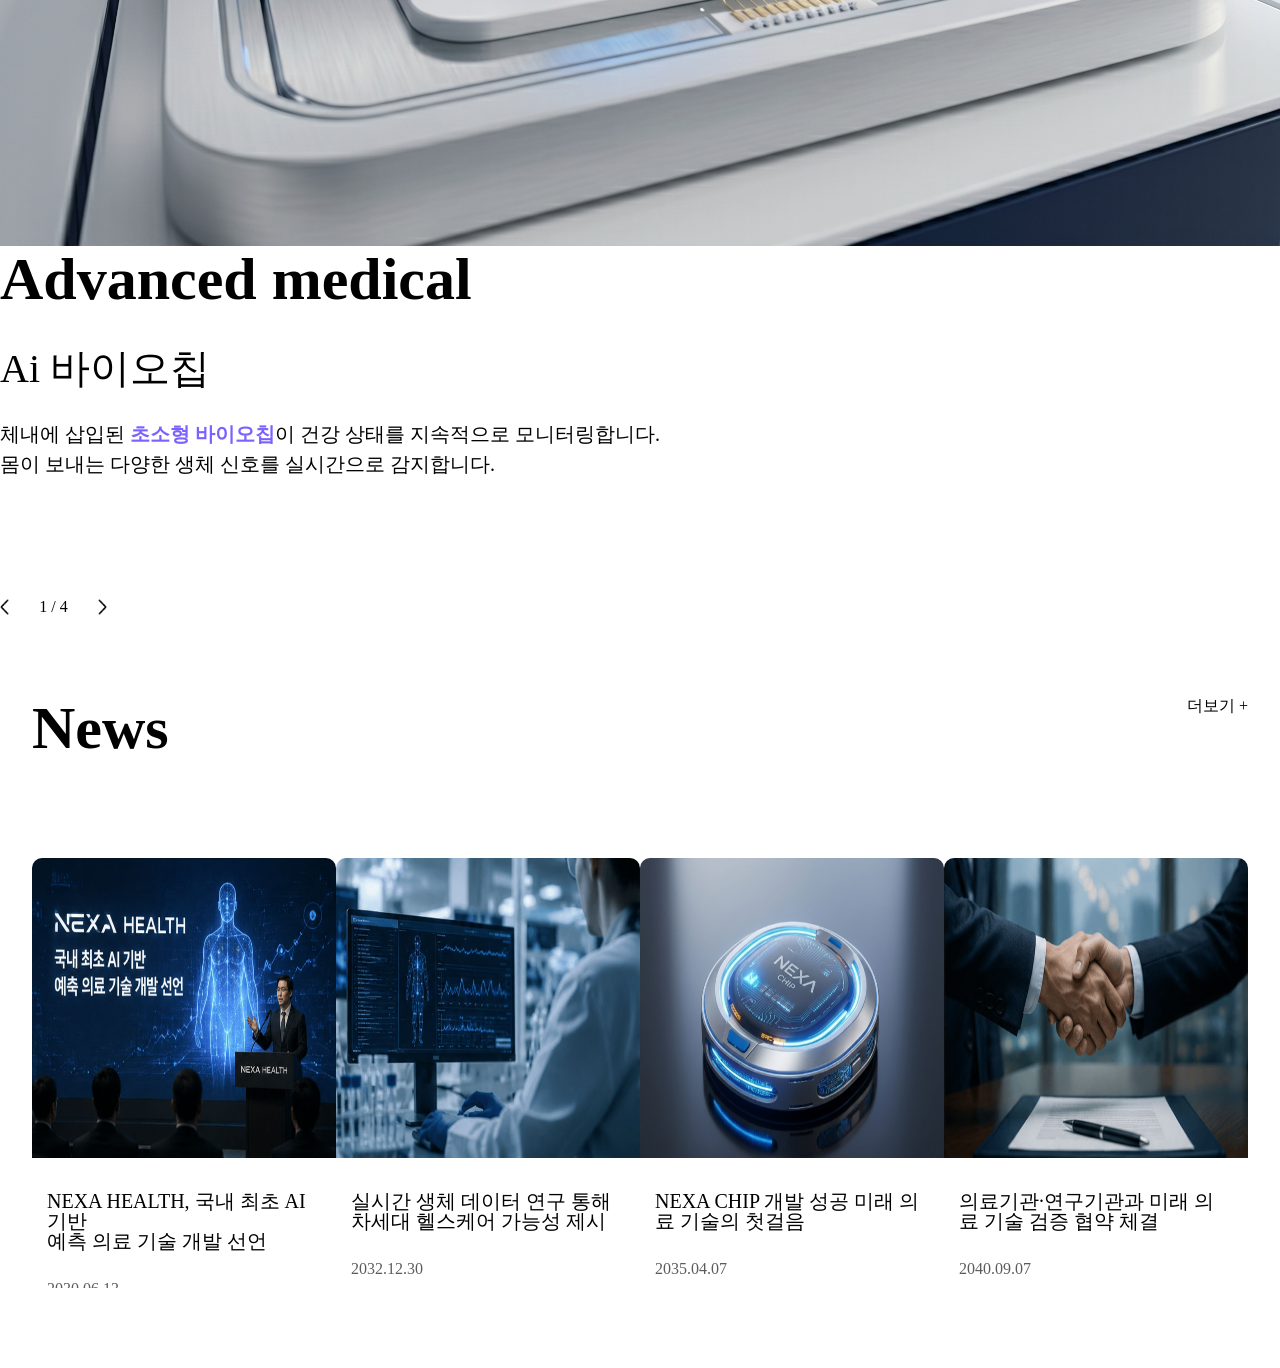
==== commit eb7eae36: "Update index.html" ====
--- a/Personal_Project_01/index.html
+++ b/Personal_Project_01/index.html
@@ -15,7 +15,7 @@
     <header class="header">
         <h1 class="logo">
             <a href="../index.html">
-                <img src="../assets/images/h-logo.png" alt="로고">
+                <img src="../Personal_Project_01/assets/images/h-logo.png" alt="로고">
             </a>
         </h1>
         <nav>
